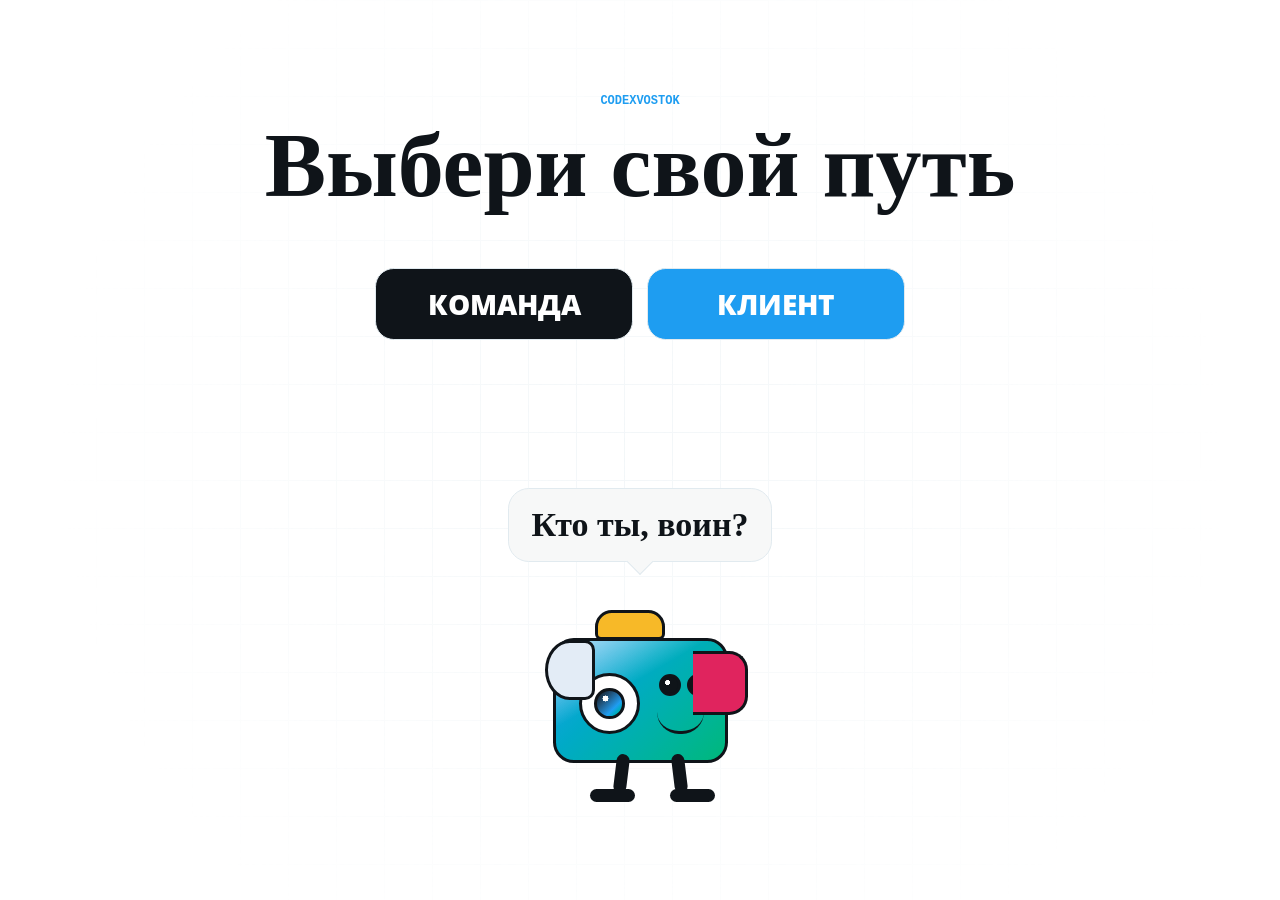
==== index.html @ 4d6943ad "Add static GitHub Pages entry page" ====
<!doctype html>
<html lang="ru">
  <head>
    <meta charset="utf-8">
    <meta name="viewport" content="width=device-width, initial-scale=1">
    <meta name="description" content="Вход в CodexVostok для команды и клиентов.">
    <title>CodexVostok</title>
    <link rel="preconnect" href="https://fonts.googleapis.com">
    <link rel="preconnect" href="https://fonts.gstatic.com" crossorigin>
    <link href="https://fonts.googleapis.com/css2?family=Open+Sans:wght@400;600;700;800&display=swap" rel="stylesheet">
    <link rel="stylesheet" href="styles.css">
  </head>
  <body>
    <main class="entry" aria-labelledby="page-title">
      <section class="entry__panel">
        <p class="entry__eyebrow">CodexVostok</p>
        <h1 id="page-title">Выбери свой путь</h1>

        <div class="entry__actions" aria-label="Выбор типа входа">
          <button class="choice choice--team" type="button" data-open-modal="team">
            КОМАНДА
          </button>
          <button class="choice choice--client" type="button" data-open-modal="client">
            КЛИЕНТ
          </button>
        </div>
      </section>

      <section class="mascot-zone" aria-label="Маскот видеопродакшна">
        <div class="speech" id="mascot-question">Кто ты, воин?</div>

        <div class="camera-mascot" aria-hidden="true">
          <div class="camera-mascot__top"></div>
          <div class="camera-mascot__body">
            <div class="camera-mascot__lens">
              <span></span>
            </div>
            <div class="camera-mascot__eye camera-mascot__eye--left"></div>
            <div class="camera-mascot__eye camera-mascot__eye--right"></div>
            <div class="camera-mascot__smile"></div>
          </div>
          <div class="camera-mascot__handle"></div>
          <div class="camera-mascot__viewfinder"></div>
          <div class="camera-mascot__leg camera-mascot__leg--left"></div>
          <div class="camera-mascot__leg camera-mascot__leg--right"></div>
          <div class="camera-mascot__foot camera-mascot__foot--left"></div>
          <div class="camera-mascot__foot camera-mascot__foot--right"></div>
        </div>
      </section>
    </main>

    <dialog class="modal" id="client-modal" aria-labelledby="client-title">
      <form class="modal__box" method="dialog" data-form="client">
        <button class="modal__close" type="button" aria-label="Закрыть окно" data-close-modal>
          ×
        </button>
        <p class="modal__eyebrow">Клиентский вход</p>
        <h2 id="client-title">Введите ключ доступа</h2>
        <label class="field">
          <span>Ключ доступа</span>
          <input name="accessKey" type="text" autocomplete="one-time-code" placeholder="Например: VOSTOK-2026">
        </label>
        <button class="modal__submit" type="submit">Продолжить</button>
        <p class="modal__message" role="status" aria-live="polite"></p>
      </form>
    </dialog>

    <dialog class="modal" id="team-modal" aria-labelledby="team-title">
      <form class="modal__box" method="dialog" data-form="team">
        <button class="modal__close" type="button" aria-label="Закрыть окно" data-close-modal>
          ×
        </button>
        <p class="modal__eyebrow">Вход команды</p>
        <h2 id="team-title">Логин и пароль</h2>
        <label class="field">
          <span>Логин</span>
          <input name="login" type="text" autocomplete="username" placeholder="your.name">
        </label>
        <label class="field">
          <span>Пароль</span>
          <input name="password" type="password" autocomplete="current-password" placeholder="••••••••">
        </label>
        <button class="modal__submit" type="submit">Войти</button>
        <p class="modal__message" role="status" aria-live="polite"></p>
      </form>
    </dialog>

    <script src="script.js"></script>
  </body>
</html>
---- styles.css ----
:root {
  --background: oklch(1.0000 0 0);
  --foreground: oklch(0.1884 0.0128 248.5103);
  --card: oklch(0.9784 0.0011 197.1387);
  --card-foreground: oklch(0.1884 0.0128 248.5103);
  --popover: oklch(1.0000 0 0);
  --popover-foreground: oklch(0.1884 0.0128 248.5103);
  --primary: oklch(0.6723 0.1606 244.9955);
  --primary-foreground: oklch(1.0000 0 0);
  --secondary: oklch(0.1884 0.0128 248.5103);
  --secondary-foreground: oklch(1.0000 0 0);
  --muted: oklch(0.9222 0.0013 286.3737);
  --muted-foreground: oklch(0.1884 0.0128 248.5103);
  --accent: oklch(0.9392 0.0166 250.8453);
  --accent-foreground: oklch(0.6723 0.1606 244.9955);
  --destructive: oklch(0.6188 0.2376 25.7658);
  --destructive-foreground: oklch(1.0000 0 0);
  --border: oklch(0.9317 0.0118 231.6594);
  --input: oklch(0.9809 0.0025 228.7836);
  --ring: oklch(0.6818 0.1584 243.3540);
  --chart-2: oklch(0.6907 0.1554 160.3454);
  --chart-3: oklch(0.8214 0.1600 82.5337);
  --chart-5: oklch(0.5919 0.2186 10.5826);
  --font-sans: "Open Sans", ui-sans-serif, system-ui, -apple-system, BlinkMacSystemFont, "Segoe UI", sans-serif;
  --font-serif: Georgia, serif;
  --font-mono: Menlo, Monaco, Consolas, "Liberation Mono", monospace;
  --radius: 1.3rem;
  --radius-sm: calc(var(--radius) - 4px);
  --radius-md: calc(var(--radius) - 2px);
  --radius-lg: var(--radius);
  --radius-xl: calc(var(--radius) + 4px);
  --shadow-color: rgba(29, 161, 242, 0.15);
  --shadow-sm: 0 2px 0 0 hsl(202.8169 89.1213% 53.1373% / 0);
  --shadow-md: 0 2px 0 0 hsl(202.8169 89.1213% 53.1373% / 0);
  --shadow-lg: 0 2px 0 0 hsl(202.8169 89.1213% 53.1373% / 0);
  --tracking-normal: 0;
  color-scheme: light;
  font-family: var(--font-sans);
}

.dark {
  --background: oklch(0 0 0);
  --foreground: oklch(0.9328 0.0025 228.7857);
  --card: oklch(0.2097 0.0080 274.5332);
  --card-foreground: oklch(0.8853 0 0);
  --popover: oklch(0 0 0);
  --popover-foreground: oklch(0.9328 0.0025 228.7857);
  --primary: oklch(0.6692 0.1607 245.0110);
  --primary-foreground: oklch(1.0000 0 0);
  --secondary: oklch(0.9622 0.0035 219.5331);
  --secondary-foreground: oklch(0.1884 0.0128 248.5103);
  --muted: oklch(0.2090 0 0);
  --muted-foreground: oklch(0.5637 0.0078 247.9662);
  --accent: oklch(0.1928 0.0331 242.5459);
  --accent-foreground: oklch(0.6692 0.1607 245.0110);
  --destructive: oklch(0.6188 0.2376 25.7658);
  --destructive-foreground: oklch(1.0000 0 0);
  --border: oklch(0.2674 0.0047 248.0045);
  --input: oklch(0.3020 0.0288 244.8244);
  --ring: oklch(0.6818 0.1584 243.3540);
  --chart-2: oklch(0.6907 0.1554 160.3454);
  --chart-3: oklch(0.8214 0.1600 82.5337);
  --chart-5: oklch(0.5919 0.2186 10.5826);
  --shadow-color: rgba(29, 161, 242, 0.25);
  color-scheme: dark;
}

* {
  box-sizing: border-box;
}

html {
  min-height: 100%;
}

body {
  min-height: 100vh;
  margin: 0;
  background: var(--background);
  color: var(--foreground);
  font-family: var(--font-sans);
  letter-spacing: var(--tracking-normal);
}

button,
input {
  font: inherit;
}

button {
  cursor: pointer;
}

.entry {
  display: grid;
  min-height: 100vh;
  align-items: center;
  justify-items: center;
  padding: clamp(20px, 4vw, 56px);
}

.entry::before {
  position: fixed;
  inset: 0;
  z-index: -1;
  background:
    linear-gradient(var(--border) 1px, transparent 1px),
    linear-gradient(90deg, var(--border) 1px, transparent 1px);
  background-size: 48px 48px;
  content: "";
  opacity: 0.42;
  mask-image: radial-gradient(circle at center, black, transparent 76%);
}

.entry__panel {
  width: min(100%, 880px);
  text-align: center;
}

.entry__eyebrow,
.modal__eyebrow {
  margin: 0 0 12px;
  color: var(--accent-foreground);
  font-family: var(--font-mono);
  font-size: 12px;
  font-weight: 700;
  letter-spacing: 0;
  text-transform: uppercase;
}

h1 {
  max-width: 780px;
  margin: 0 auto;
  color: var(--foreground);
  font-family: var(--font-serif);
  font-size: clamp(42px, 8vw, 92px);
  font-weight: 700;
  line-height: 0.98;
  letter-spacing: 0;
}

.entry__actions {
  display: grid;
  grid-template-columns: repeat(2, minmax(0, 258px));
  justify-content: center;
  gap: 14px;
  margin-top: clamp(34px, 6vw, 58px);
}

.choice {
  min-height: 72px;
  border: 1px solid var(--border);
  border-radius: var(--radius-md);
  color: var(--primary-foreground);
  font-size: clamp(18px, 2.6vw, 28px);
  font-weight: 800;
  letter-spacing: 0;
  box-shadow: var(--shadow-md);
  transform: translateY(0);
  transition:
    border-color 160ms ease,
    background 160ms ease,
    color 160ms ease,
    transform 160ms ease;
}

.choice:hover {
  border-color: var(--ring);
  transform: translateY(-2px);
}

.choice:active {
  transform: translateY(0);
}

.choice:focus-visible,
.modal__close:focus-visible,
.modal__submit:focus-visible,
input:focus-visible {
  outline: 3px solid var(--ring);
  outline-offset: 3px;
}

.choice--team {
  background: var(--secondary);
}

.choice--team:hover {
  background: oklch(0.2360 0.0200 248.5103);
}

.choice--client {
  background: var(--primary);
}

.choice--client:hover {
  background: oklch(0.6210 0.1710 244.9955);
}

.mascot-zone {
  display: grid;
  justify-items: center;
  margin-top: clamp(38px, 7vh, 76px);
}

.speech {
  position: relative;
  max-width: min(88vw, 360px);
  padding: 17px 22px;
  border: 1px solid var(--border);
  border-radius: var(--radius-lg);
  background: var(--card);
  box-shadow: var(--shadow-sm);
  color: var(--card-foreground);
  font-family: var(--font-serif);
  font-size: clamp(22px, 4.8vw, 34px);
  font-weight: 700;
  letter-spacing: 0;
}

.speech::after {
  position: absolute;
  bottom: -10px;
  left: 50%;
  width: 18px;
  height: 18px;
  border-right: 1px solid var(--border);
  border-bottom: 1px solid var(--border);
  background: var(--card);
  content: "";
  transform: translateX(-50%) rotate(45deg);
}

.camera-mascot {
  position: relative;
  width: min(58vw, 250px);
  height: min(51vw, 216px);
  margin-top: 28px;
  animation: floaty 4s ease-in-out infinite;
}

.camera-mascot__body {
  position: absolute;
  right: 15%;
  bottom: 20%;
  width: 70%;
  height: 58%;
  border: 3px solid var(--foreground);
  border-radius: var(--radius-lg);
  background:
    linear-gradient(150deg, rgba(255, 255, 255, 0.72), transparent 40%),
    linear-gradient(135deg, var(--primary), var(--chart-2));
}

.camera-mascot__top {
  position: absolute;
  right: 40%;
  bottom: 77%;
  width: 28%;
  height: 14%;
  border: 3px solid var(--foreground);
  border-radius: var(--radius-sm) var(--radius-sm) 6px 6px;
  background: var(--chart-3);
}

.camera-mascot__handle {
  position: absolute;
  right: 7%;
  bottom: 42%;
  width: 22%;
  height: 30%;
  border: 3px solid var(--foreground);
  border-left: 0;
  border-radius: 0 var(--radius-md) var(--radius-md) 0;
  background: var(--chart-5);
}

.camera-mascot__viewfinder {
  position: absolute;
  right: 68%;
  bottom: 49%;
  width: 20%;
  height: 28%;
  border: 3px solid var(--foreground);
  border-radius: 50% 10px 10px 50%;
  background: var(--accent);
}

.camera-mascot__lens {
  position: absolute;
  left: 14%;
  top: 27%;
  display: grid;
  width: 36%;
  aspect-ratio: 1;
  place-items: center;
  border: 3px solid var(--foreground);
  border-radius: 50%;
  background: var(--popover);
}

.camera-mascot__lens span {
  width: 56%;
  aspect-ratio: 1;
  border: 3px solid var(--foreground);
  border-radius: 50%;
  background:
    radial-gradient(circle at 34% 30%, var(--primary-foreground) 0 12%, transparent 13%),
    linear-gradient(135deg, var(--secondary), var(--primary) 68%, var(--chart-2));
}

.camera-mascot__eye {
  position: absolute;
  top: 28%;
  width: 13%;
  aspect-ratio: 1;
  border: 3px solid var(--foreground);
  border-radius: 50%;
  background:
    radial-gradient(circle at 35% 35%, var(--primary-foreground) 0 16%, transparent 17%),
    var(--foreground);
  animation: blink 4.4s infinite;
}

.camera-mascot__eye--left {
  right: 26%;
}

.camera-mascot__eye--right {
  right: 9%;
}

.camera-mascot__smile {
  position: absolute;
  right: 12%;
  bottom: 22%;
  width: 28%;
  height: 18%;
  border-bottom: 3px solid var(--foreground);
  border-radius: 0 0 40px 40px;
}

.camera-mascot__leg,
.camera-mascot__foot {
  position: absolute;
  background: var(--foreground);
}

.camera-mascot__leg {
  bottom: 6%;
  width: 5%;
  height: 18%;
  border-radius: 999px;
}

.camera-mascot__leg--left {
  left: 40%;
  transform: rotate(7deg);
}

.camera-mascot__leg--right {
  right: 32%;
  transform: rotate(-7deg);
}

.camera-mascot__foot {
  bottom: 2%;
  width: 18%;
  height: 6%;
  border-radius: 999px;
}

.camera-mascot__foot--left {
  left: 30%;
}

.camera-mascot__foot--right {
  right: 20%;
}

.modal {
  width: min(92vw, 430px);
  padding: 0;
  border: 0;
  border-radius: var(--radius-lg);
  background: transparent;
}

.modal::backdrop {
  background: rgba(13, 18, 24, 0.48);
  backdrop-filter: blur(8px);
}

.modal__box {
  position: relative;
  display: grid;
  gap: 16px;
  padding: 28px;
  border: 1px solid var(--border);
  border-radius: var(--radius-lg);
  background: var(--popover);
  box-shadow: 0 24px 70px rgba(15, 23, 42, 0.18);
  color: var(--popover-foreground);
}

.modal__box h2 {
  margin: 0 34px 4px 0;
  font-family: var(--font-serif);
  font-size: 29px;
  font-weight: 700;
  line-height: 1.1;
  letter-spacing: 0;
}

.modal__close {
  position: absolute;
  top: 14px;
  right: 14px;
  display: grid;
  width: 38px;
  height: 38px;
  place-items: center;
  border: 1px solid var(--border);
  border-radius: var(--radius-sm);
  background: var(--card);
  color: var(--foreground);
  font-size: 28px;
  line-height: 1;
}

.field {
  display: grid;
  gap: 8px;
  color: var(--muted-foreground);
  font-size: 14px;
  font-weight: 700;
}

.field input {
  width: 100%;
  min-height: 52px;
  border: 1px solid var(--border);
  border-radius: var(--radius-sm);
  background: var(--input);
  color: var(--foreground);
  padding: 0 14px;
}

.field input::placeholder {
  color: color-mix(in oklch, var(--foreground) 42%, transparent);
}

.modal__submit {
  min-height: 52px;
  border: 0;
  border-radius: var(--radius-sm);
  background: var(--primary);
  color: var(--primary-foreground);
  font-weight: 800;
}

.modal__submit:hover {
  background: oklch(0.6210 0.1710 244.9955);
}

.modal__message {
  min-height: 20px;
  margin: 0;
  color: var(--accent-foreground);
  font-family: var(--font-mono);
  font-size: 13px;
  font-weight: 700;
}

@keyframes floaty {
  0%,
  100% {
    transform: translateY(0) rotate(-1deg);
  }

  50% {
    transform: translateY(-8px) rotate(1deg);
  }
}

@keyframes blink {
  0%,
  92%,
  100% {
    transform: scaleY(1);
  }

  95% {
    transform: scaleY(0.1);
  }
}

@media (max-width: 640px) {
  .entry {
    align-content: center;
    padding: 22px 16px;
  }

  .entry__actions {
    grid-template-columns: minmax(0, 1fr);
    width: min(100%, 360px);
  }

  .choice {
    min-height: 66px;
  }

  .modal__box {
    padding: 24px 20px;
  }
}

@media (prefers-reduced-motion: reduce) {
  *,
  *::before,
  *::after {
    scroll-behavior: auto !important;
    transition-duration: 0.01ms !important;
    animation-duration: 0.01ms !important;
    animation-iteration-count: 1 !important;
  }
}
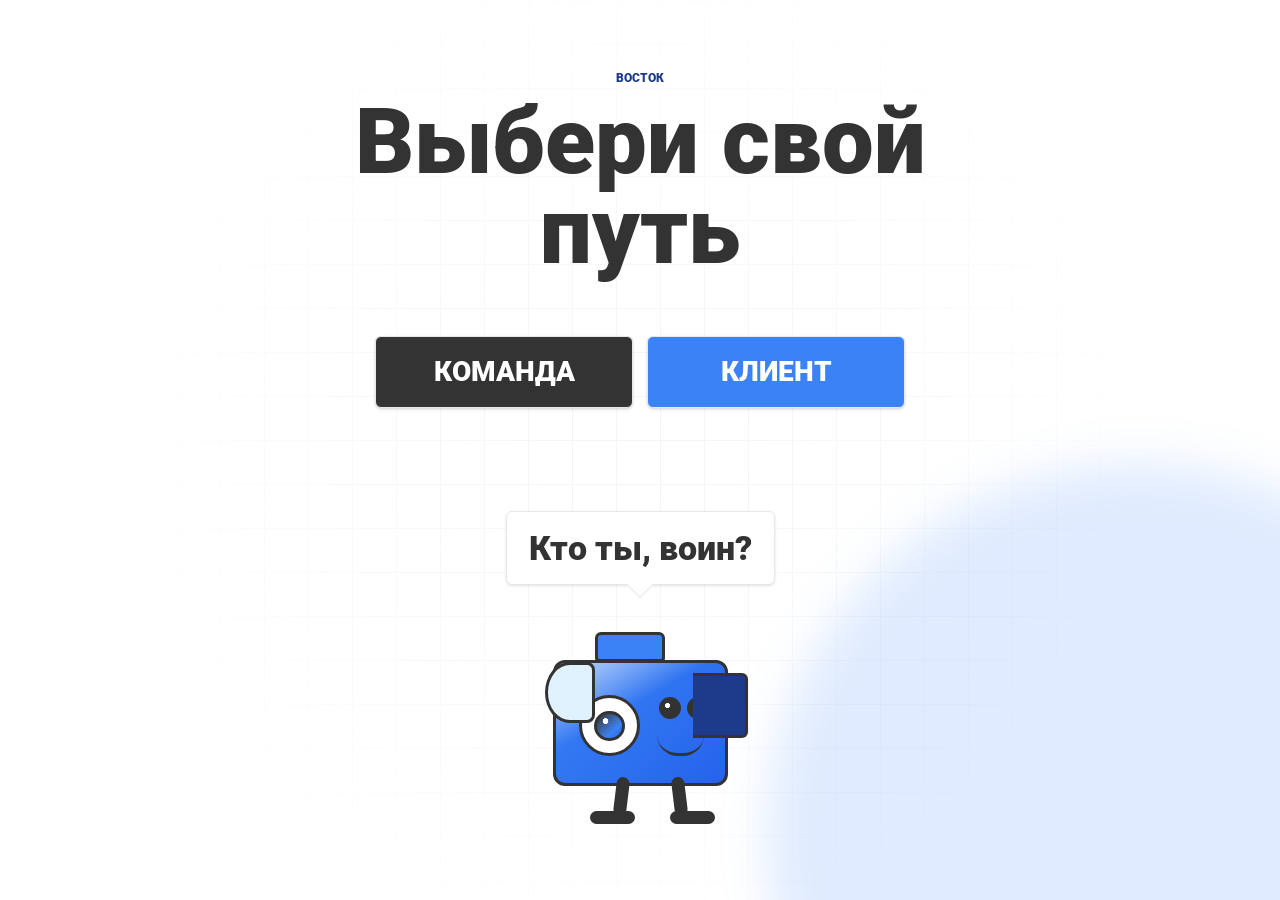
==== commit 7762757a: "Add Vostok CRM prototype page" ====
--- a/index.html
+++ b/index.html
@@ -3,23 +3,23 @@
   <head>
     <meta charset="utf-8">
     <meta name="viewport" content="width=device-width, initial-scale=1">
-    <meta name="description" content="Вход в CodexVostok для команды и клиентов.">
-    <title>CodexVostok</title>
+    <meta name="description" content="Вход в ВОСТОК для команды и клиентов.">
+    <title>ВОСТОК</title>
     <link rel="preconnect" href="https://fonts.googleapis.com">
     <link rel="preconnect" href="https://fonts.gstatic.com" crossorigin>
-    <link href="https://fonts.googleapis.com/css2?family=Open+Sans:wght@400;600;700;800&display=swap" rel="stylesheet">
+    <link href="https://fonts.googleapis.com/css2?family=Roboto:wght@400;500;700;900&display=swap" rel="stylesheet">
     <link rel="stylesheet" href="styles.css">
   </head>
   <body>
     <main class="entry" aria-labelledby="page-title">
       <section class="entry__panel">
-        <p class="entry__eyebrow">CodexVostok</p>
+        <p class="entry__eyebrow">ВОСТОК</p>
         <h1 id="page-title">Выбери свой путь</h1>
 
         <div class="entry__actions" aria-label="Выбор типа входа">
-          <button class="choice choice--team" type="button" data-open-modal="team">
+          <a class="choice choice--team" href="crm.html">
             КОМАНДА
-          </button>
+          </a>
           <button class="choice choice--client" type="button" data-open-modal="client">
             КЛИЕНТ
           </button>
@@ -65,26 +65,6 @@
       </form>
     </dialog>
 
-    <dialog class="modal" id="team-modal" aria-labelledby="team-title">
-      <form class="modal__box" method="dialog" data-form="team">
-        <button class="modal__close" type="button" aria-label="Закрыть окно" data-close-modal>
-          ×
-        </button>
-        <p class="modal__eyebrow">Вход команды</p>
-        <h2 id="team-title">Логин и пароль</h2>
-        <label class="field">
-          <span>Логин</span>
-          <input name="login" type="text" autocomplete="username" placeholder="your.name">
-        </label>
-        <label class="field">
-          <span>Пароль</span>
-          <input name="password" type="password" autocomplete="current-password" placeholder="••••••••">
-        </label>
-        <button class="modal__submit" type="submit">Войти</button>
-        <p class="modal__message" role="status" aria-live="polite"></p>
-      </form>
-    </dialog>
-
     <script src="script.js"></script>
   </body>
 </html>
--- a/styles.css
+++ b/styles.css
@@ -1,67 +1,70 @@
 :root {
   --background: oklch(1.0000 0 0);
-  --foreground: oklch(0.1884 0.0128 248.5103);
-  --card: oklch(0.9784 0.0011 197.1387);
-  --card-foreground: oklch(0.1884 0.0128 248.5103);
+  --foreground: oklch(0.3211 0 0);
+  --card: oklch(1.0000 0 0);
+  --card-foreground: oklch(0.3211 0 0);
   --popover: oklch(1.0000 0 0);
-  --popover-foreground: oklch(0.1884 0.0128 248.5103);
-  --primary: oklch(0.6723 0.1606 244.9955);
+  --popover-foreground: oklch(0.3211 0 0);
+  --primary: oklch(0.6231 0.1880 259.8145);
   --primary-foreground: oklch(1.0000 0 0);
-  --secondary: oklch(0.1884 0.0128 248.5103);
-  --secondary-foreground: oklch(1.0000 0 0);
-  --muted: oklch(0.9222 0.0013 286.3737);
-  --muted-foreground: oklch(0.1884 0.0128 248.5103);
-  --accent: oklch(0.9392 0.0166 250.8453);
-  --accent-foreground: oklch(0.6723 0.1606 244.9955);
-  --destructive: oklch(0.6188 0.2376 25.7658);
+  --secondary: oklch(0.9670 0.0029 264.5419);
+  --secondary-foreground: oklch(0.4461 0.0263 256.8018);
+  --muted: oklch(0.9846 0.0017 247.8389);
+  --muted-foreground: oklch(0.5510 0.0234 264.3637);
+  --accent: oklch(0.9514 0.0250 236.8242);
+  --accent-foreground: oklch(0.3791 0.1378 265.5222);
+  --destructive: oklch(0.6368 0.2078 25.3313);
   --destructive-foreground: oklch(1.0000 0 0);
-  --border: oklch(0.9317 0.0118 231.6594);
-  --input: oklch(0.9809 0.0025 228.7836);
-  --ring: oklch(0.6818 0.1584 243.3540);
-  --chart-2: oklch(0.6907 0.1554 160.3454);
-  --chart-3: oklch(0.8214 0.1600 82.5337);
-  --chart-5: oklch(0.5919 0.2186 10.5826);
-  --font-sans: "Open Sans", ui-sans-serif, system-ui, -apple-system, BlinkMacSystemFont, "Segoe UI", sans-serif;
-  --font-serif: Georgia, serif;
-  --font-mono: Menlo, Monaco, Consolas, "Liberation Mono", monospace;
-  --radius: 1.3rem;
-  --radius-sm: calc(var(--radius) - 4px);
-  --radius-md: calc(var(--radius) - 2px);
-  --radius-lg: var(--radius);
-  --radius-xl: calc(var(--radius) + 4px);
-  --shadow-color: rgba(29, 161, 242, 0.15);
-  --shadow-sm: 0 2px 0 0 hsl(202.8169 89.1213% 53.1373% / 0);
-  --shadow-md: 0 2px 0 0 hsl(202.8169 89.1213% 53.1373% / 0);
-  --shadow-lg: 0 2px 0 0 hsl(202.8169 89.1213% 53.1373% / 0);
+  --border: oklch(0.9276 0.0058 264.5313);
+  --input: oklch(0.9276 0.0058 264.5313);
+  --ring: oklch(0.6231 0.1880 259.8145);
+  --chart-1: oklch(0.6231 0.1880 259.8145);
+  --chart-2: oklch(0.5461 0.2152 262.8809);
+  --chart-3: oklch(0.4882 0.2172 264.3763);
+  --chart-4: oklch(0.4244 0.1809 265.6377);
+  --chart-5: oklch(0.3791 0.1378 265.5222);
+  --sidebar: oklch(0.9846 0.0017 247.8389);
+  --sidebar-foreground: oklch(0.3211 0 0);
+  --sidebar-primary: oklch(0.6231 0.1880 259.8145);
+  --sidebar-primary-foreground: oklch(1.0000 0 0);
+  --sidebar-accent: oklch(0.9514 0.0250 236.8242);
+  --sidebar-accent-foreground: oklch(0.3791 0.1378 265.5222);
+  --sidebar-border: oklch(0.9276 0.0058 264.5313);
+  --sidebar-ring: oklch(0.6231 0.1880 259.8145);
+  --font-sans: Roboto, ui-sans-serif, sans-serif, system-ui;
+  --font-serif: Roboto, ui-sans-serif, sans-serif, system-ui;
+  --font-mono: Roboto, ui-sans-serif, sans-serif, system-ui;
+  --radius: 0.375rem;
+  --shadow-2xs: 0 1px 3px 0 hsl(0 0% 0% / 0.05);
+  --shadow-xs: 0 1px 3px 0 hsl(0 0% 0% / 0.05);
+  --shadow-sm: 0 1px 3px 0 hsl(0 0% 0% / 0.10), 0 1px 2px -1px hsl(0 0% 0% / 0.10);
+  --shadow: 0 1px 3px 0 hsl(0 0% 0% / 0.10), 0 1px 2px -1px hsl(0 0% 0% / 0.10);
+  --shadow-md: 0 1px 3px 0 hsl(0 0% 0% / 0.10), 0 2px 4px -1px hsl(0 0% 0% / 0.10);
+  --shadow-lg: 0 1px 3px 0 hsl(0 0% 0% / 0.10), 0 4px 6px -1px hsl(0 0% 0% / 0.10);
+  --shadow-xl: 0 1px 3px 0 hsl(0 0% 0% / 0.10), 0 8px 10px -1px hsl(0 0% 0% / 0.10);
   --tracking-normal: 0;
   color-scheme: light;
   font-family: var(--font-sans);
 }
 
 .dark {
-  --background: oklch(0 0 0);
-  --foreground: oklch(0.9328 0.0025 228.7857);
-  --card: oklch(0.2097 0.0080 274.5332);
-  --card-foreground: oklch(0.8853 0 0);
-  --popover: oklch(0 0 0);
-  --popover-foreground: oklch(0.9328 0.0025 228.7857);
-  --primary: oklch(0.6692 0.1607 245.0110);
-  --primary-foreground: oklch(1.0000 0 0);
-  --secondary: oklch(0.9622 0.0035 219.5331);
-  --secondary-foreground: oklch(0.1884 0.0128 248.5103);
-  --muted: oklch(0.2090 0 0);
-  --muted-foreground: oklch(0.5637 0.0078 247.9662);
-  --accent: oklch(0.1928 0.0331 242.5459);
-  --accent-foreground: oklch(0.6692 0.1607 245.0110);
-  --destructive: oklch(0.6188 0.2376 25.7658);
-  --destructive-foreground: oklch(1.0000 0 0);
-  --border: oklch(0.2674 0.0047 248.0045);
-  --input: oklch(0.3020 0.0288 244.8244);
-  --ring: oklch(0.6818 0.1584 243.3540);
-  --chart-2: oklch(0.6907 0.1554 160.3454);
-  --chart-3: oklch(0.8214 0.1600 82.5337);
-  --chart-5: oklch(0.5919 0.2186 10.5826);
-  --shadow-color: rgba(29, 161, 242, 0.25);
+  --background: oklch(0.2046 0 0);
+  --foreground: oklch(0.9219 0 0);
+  --card: oklch(0.2686 0 0);
+  --card-foreground: oklch(0.9219 0 0);
+  --popover: oklch(0.2686 0 0);
+  --popover-foreground: oklch(0.9219 0 0);
+  --secondary: oklch(0.2686 0 0);
+  --secondary-foreground: oklch(0.9219 0 0);
+  --muted: oklch(0.2393 0 0);
+  --muted-foreground: oklch(0.7155 0 0);
+  --accent: oklch(0.3791 0.1378 265.5222);
+  --accent-foreground: oklch(0.8823 0.0571 254.1284);
+  --border: oklch(0.3715 0 0);
+  --input: oklch(0.3715 0 0);
+  --sidebar: oklch(0.2046 0 0);
+  --sidebar-foreground: oklch(0.9219 0 0);
+  --sidebar-border: oklch(0.3715 0 0);
   color-scheme: dark;
 }
 
@@ -83,7 +86,8 @@
 }
 
 button,
-input {
+input,
+a {
   font: inherit;
 }
 
@@ -91,11 +95,18 @@
   cursor: pointer;
 }
 
+a {
+  color: inherit;
+  text-decoration: none;
+}
+
 .entry {
+  position: relative;
   display: grid;
   min-height: 100vh;
   align-items: center;
   justify-items: center;
+  overflow: hidden;
   padding: clamp(20px, 4vw, 56px);
 }
 
@@ -106,10 +117,22 @@
   background:
     linear-gradient(var(--border) 1px, transparent 1px),
     linear-gradient(90deg, var(--border) 1px, transparent 1px);
-  background-size: 48px 48px;
+  background-size: 44px 44px;
   content: "";
-  opacity: 0.42;
-  mask-image: radial-gradient(circle at center, black, transparent 76%);
+  opacity: 0.48;
+  mask-image: radial-gradient(circle at center, black, transparent 72%);
+}
+
+.entry::after {
+  position: fixed;
+  inset: auto -18vw -24vw auto;
+  z-index: -1;
+  width: 58vw;
+  aspect-ratio: 1;
+  border-radius: 999px;
+  background: color-mix(in oklch, var(--primary) 16%, transparent);
+  content: "";
+  filter: blur(24px);
 }
 
 .entry__panel {
@@ -118,23 +141,33 @@
 }
 
 .entry__eyebrow,
-.modal__eyebrow {
-  margin: 0 0 12px;
+.modal__eyebrow,
+.crm-kicker {
+  margin: 0;
   color: var(--accent-foreground);
-  font-family: var(--font-mono);
   font-size: 12px;
-  font-weight: 700;
+  font-weight: 900;
   letter-spacing: 0;
   text-transform: uppercase;
 }
 
-h1 {
+.entry__eyebrow {
+  margin-bottom: 12px;
+}
+
+h1,
+h2,
+h3,
+p {
+  margin-top: 0;
+}
+
+.entry h1 {
   max-width: 780px;
   margin: 0 auto;
   color: var(--foreground);
-  font-family: var(--font-serif);
   font-size: clamp(42px, 8vw, 92px);
-  font-weight: 700;
+  font-weight: 900;
   line-height: 0.98;
   letter-spacing: 0;
 }
@@ -148,12 +181,14 @@
 }
 
 .choice {
+  display: grid;
   min-height: 72px;
+  place-items: center;
   border: 1px solid var(--border);
-  border-radius: var(--radius-md);
+  border-radius: var(--radius);
   color: var(--primary-foreground);
   font-size: clamp(18px, 2.6vw, 28px);
-  font-weight: 800;
+  font-weight: 900;
   letter-spacing: 0;
   box-shadow: var(--shadow-md);
   transform: translateY(0);
@@ -176,17 +211,22 @@
 .choice:focus-visible,
 .modal__close:focus-visible,
 .modal__submit:focus-visible,
+.btn:focus-visible,
+.crm-nav__item:focus-visible,
+.segmented__item:focus-visible,
+.project-tabs__item:focus-visible,
+.project-card:focus-visible,
 input:focus-visible {
   outline: 3px solid var(--ring);
   outline-offset: 3px;
 }
 
 .choice--team {
-  background: var(--secondary);
+  background: var(--foreground);
 }
 
 .choice--team:hover {
-  background: oklch(0.2360 0.0200 248.5103);
+  background: oklch(0.2500 0 0);
 }
 
 .choice--client {
@@ -194,7 +234,7 @@
 }
 
 .choice--client:hover {
-  background: oklch(0.6210 0.1710 244.9955);
+  background: var(--chart-2);
 }
 
 .mascot-zone {
@@ -206,15 +246,14 @@
 .speech {
   position: relative;
   max-width: min(88vw, 360px);
-  padding: 17px 22px;
+  padding: 16px 22px;
   border: 1px solid var(--border);
-  border-radius: var(--radius-lg);
+  border-radius: var(--radius);
   background: var(--card);
   box-shadow: var(--shadow-sm);
   color: var(--card-foreground);
-  font-family: var(--font-serif);
   font-size: clamp(22px, 4.8vw, 34px);
-  font-weight: 700;
+  font-weight: 900;
   letter-spacing: 0;
 }
 
@@ -246,7 +285,7 @@
   width: 70%;
   height: 58%;
   border: 3px solid var(--foreground);
-  border-radius: var(--radius-lg);
+  border-radius: calc(var(--radius) * 2);
   background:
     linear-gradient(150deg, rgba(255, 255, 255, 0.72), transparent 40%),
     linear-gradient(135deg, var(--primary), var(--chart-2));
@@ -259,8 +298,8 @@
   width: 28%;
   height: 14%;
   border: 3px solid var(--foreground);
-  border-radius: var(--radius-sm) var(--radius-sm) 6px 6px;
-  background: var(--chart-3);
+  border-radius: var(--radius) var(--radius) 4px 4px;
+  background: var(--chart-1);
 }
 
 .camera-mascot__handle {
@@ -271,7 +310,7 @@
   height: 30%;
   border: 3px solid var(--foreground);
   border-left: 0;
-  border-radius: 0 var(--radius-md) var(--radius-md) 0;
+  border-radius: 0 var(--radius) var(--radius) 0;
   background: var(--chart-5);
 }
 
@@ -282,7 +321,7 @@
   width: 20%;
   height: 28%;
   border: 3px solid var(--foreground);
-  border-radius: 50% 10px 10px 50%;
+  border-radius: 50% 8px 8px 50%;
   background: var(--accent);
 }
 
@@ -306,7 +345,7 @@
   border-radius: 50%;
   background:
     radial-gradient(circle at 34% 30%, var(--primary-foreground) 0 12%, transparent 13%),
-    linear-gradient(135deg, var(--secondary), var(--primary) 68%, var(--chart-2));
+    linear-gradient(135deg, var(--foreground), var(--primary) 68%, var(--chart-2));
 }
 
 .camera-mascot__eye {
@@ -382,7 +421,7 @@
   width: min(92vw, 430px);
   padding: 0;
   border: 0;
-  border-radius: var(--radius-lg);
+  border-radius: var(--radius);
   background: transparent;
 }
 
@@ -397,17 +436,20 @@
   gap: 16px;
   padding: 28px;
   border: 1px solid var(--border);
-  border-radius: var(--radius-lg);
+  border-radius: var(--radius);
   background: var(--popover);
-  box-shadow: 0 24px 70px rgba(15, 23, 42, 0.18);
+  box-shadow: var(--shadow-xl);
   color: var(--popover-foreground);
+}
+
+.modal__eyebrow {
+  margin-bottom: -4px;
 }
 
 .modal__box h2 {
   margin: 0 34px 4px 0;
-  font-family: var(--font-serif);
   font-size: 29px;
-  font-weight: 700;
+  font-weight: 900;
   line-height: 1.1;
   letter-spacing: 0;
 }
@@ -421,7 +463,7 @@
   height: 38px;
   place-items: center;
   border: 1px solid var(--border);
-  border-radius: var(--radius-sm);
+  border-radius: var(--radius);
   background: var(--card);
   color: var(--foreground);
   font-size: 28px;
@@ -440,7 +482,7 @@
   width: 100%;
   min-height: 52px;
   border: 1px solid var(--border);
-  border-radius: var(--radius-sm);
+  border-radius: var(--radius);
   background: var(--input);
   color: var(--foreground);
   padding: 0 14px;
@@ -450,26 +492,731 @@
   color: color-mix(in oklch, var(--foreground) 42%, transparent);
 }
 
-.modal__submit {
-  min-height: 52px;
+.modal__submit,
+.btn {
+  min-height: 42px;
   border: 0;
-  border-radius: var(--radius-sm);
+  border-radius: var(--radius);
+  font-weight: 900;
+}
+
+.modal__submit,
+.btn--primary {
   background: var(--primary);
   color: var(--primary-foreground);
-  font-weight: 800;
-}
-
-.modal__submit:hover {
-  background: oklch(0.6210 0.1710 244.9955);
+}
+
+.modal__submit:hover,
+.btn--primary:hover {
+  background: var(--chart-2);
+}
+
+.btn--secondary {
+  border: 1px solid var(--border);
+  background: var(--secondary);
+  color: var(--secondary-foreground);
 }
 
 .modal__message {
   min-height: 20px;
   margin: 0;
   color: var(--accent-foreground);
-  font-family: var(--font-mono);
   font-size: 13px;
   font-weight: 700;
+}
+
+.crm-body {
+  min-height: 100vh;
+  background: var(--muted);
+}
+
+.crm-shell {
+  display: grid;
+  grid-template-columns: 256px minmax(0, 1fr);
+  min-height: 100vh;
+}
+
+.crm-sidebar {
+  position: sticky;
+  top: 0;
+  display: flex;
+  height: 100vh;
+  flex-direction: column;
+  border-right: 1px solid var(--sidebar-border);
+  background: var(--sidebar);
+  color: var(--sidebar-foreground);
+  padding: 20px 16px;
+}
+
+.crm-logo {
+  display: flex;
+  align-items: center;
+  gap: 10px;
+  min-height: 42px;
+  font-weight: 900;
+}
+
+.crm-logo__mark {
+  display: grid;
+  width: 32px;
+  height: 32px;
+  place-items: center;
+  border-radius: var(--radius);
+  background: var(--sidebar-primary);
+  color: var(--sidebar-primary-foreground);
+  font-size: 16px;
+}
+
+.crm-nav {
+  display: grid;
+  gap: 6px;
+  margin-top: 28px;
+}
+
+.crm-nav__item {
+  width: 100%;
+  min-height: 40px;
+  border: 0;
+  border-radius: var(--radius);
+  background: transparent;
+  color: var(--muted-foreground);
+  padding: 0 12px;
+  text-align: left;
+  font-weight: 700;
+}
+
+.crm-nav__item:hover,
+.crm-nav__item.is-active {
+  background: var(--sidebar-accent);
+  color: var(--sidebar-accent-foreground);
+}
+
+.crm-user {
+  display: flex;
+  align-items: center;
+  gap: 10px;
+  margin-top: auto;
+  border: 1px solid var(--border);
+  border-radius: var(--radius);
+  background: var(--card);
+  padding: 10px;
+}
+
+.crm-user__avatar {
+  display: grid;
+  width: 36px;
+  height: 36px;
+  flex: 0 0 auto;
+  place-items: center;
+  border-radius: var(--radius);
+  background: var(--foreground);
+  color: var(--background);
+  font-size: 12px;
+  font-weight: 900;
+}
+
+.crm-user strong,
+.crm-user span {
+  display: block;
+}
+
+.crm-user span {
+  color: var(--muted-foreground);
+  font-size: 12px;
+}
+
+.crm-main {
+  display: grid;
+  gap: 18px;
+  min-width: 0;
+  padding: 22px;
+}
+
+.crm-topbar {
+  display: flex;
+  align-items: center;
+  justify-content: space-between;
+  gap: 16px;
+  min-width: 0;
+}
+
+.crm-topbar h1 {
+  margin: 4px 0 0;
+  font-size: clamp(28px, 4vw, 44px);
+  line-height: 1;
+  letter-spacing: 0;
+}
+
+.crm-topbar__actions {
+  display: flex;
+  flex-wrap: wrap;
+  gap: 8px;
+  justify-content: flex-end;
+}
+
+.btn {
+  padding: 0 14px;
+}
+
+.crm-view {
+  display: none;
+}
+
+.crm-view.is-active {
+  display: block;
+}
+
+.metric-grid {
+  display: grid;
+  grid-template-columns: repeat(4, minmax(0, 1fr));
+  gap: 12px;
+}
+
+.metric-card,
+.work-section,
+.project-detail,
+.client-card,
+.empty-view,
+.calendar-strip article,
+.review-comments,
+.review-frame {
+  border: 1px solid var(--border);
+  border-radius: var(--radius);
+  background: var(--card);
+  color: var(--card-foreground);
+  box-shadow: var(--shadow-sm);
+}
+
+.metric-card {
+  display: grid;
+  gap: 8px;
+  min-height: 116px;
+  padding: 16px;
+}
+
+.metric-card span,
+.metric-card small {
+  color: var(--muted-foreground);
+  font-weight: 700;
+}
+
+.metric-card strong {
+  font-size: 38px;
+  line-height: 0.95;
+}
+
+.metric-card--primary {
+  background: var(--primary);
+  color: var(--primary-foreground);
+}
+
+.metric-card--primary span,
+.metric-card--primary small {
+  color: color-mix(in oklch, var(--primary-foreground) 78%, transparent);
+}
+
+.crm-dashboard {
+  display: grid;
+  grid-template-columns: minmax(0, 1fr) 320px;
+  gap: 12px;
+  margin-top: 12px;
+}
+
+.work-section {
+  min-width: 0;
+  padding: 14px;
+}
+
+.section-head {
+  display: flex;
+  align-items: center;
+  justify-content: space-between;
+  gap: 12px;
+  margin-bottom: 12px;
+}
+
+.section-head h2 {
+  margin: 4px 0 0;
+  font-size: 20px;
+  line-height: 1.1;
+}
+
+.section-head--compact {
+  margin-bottom: 10px;
+}
+
+.segmented {
+  display: inline-flex;
+  gap: 4px;
+  border: 1px solid var(--border);
+  border-radius: var(--radius);
+  background: var(--secondary);
+  padding: 3px;
+}
+
+.segmented__item {
+  min-height: 32px;
+  border: 0;
+  border-radius: calc(var(--radius) - 2px);
+  background: transparent;
+  color: var(--muted-foreground);
+  padding: 0 10px;
+  font-size: 13px;
+  font-weight: 900;
+}
+
+.segmented__item.is-active {
+  background: var(--card);
+  color: var(--foreground);
+  box-shadow: var(--shadow-2xs);
+}
+
+.project-board {
+  display: grid;
+  grid-template-columns: repeat(4, minmax(220px, 1fr));
+  gap: 10px;
+  overflow-x: auto;
+  padding-bottom: 2px;
+}
+
+.board-lane {
+  display: grid;
+  align-content: start;
+  gap: 8px;
+  min-height: 430px;
+  border: 1px solid var(--border);
+  border-radius: var(--radius);
+  background: var(--muted);
+  padding: 10px;
+}
+
+.board-lane h3 {
+  margin: 0;
+  color: var(--muted-foreground);
+  font-size: 13px;
+  font-weight: 900;
+}
+
+.project-card {
+  display: grid;
+  gap: 10px;
+  border: 1px solid var(--border);
+  border-radius: var(--radius);
+  background: var(--card);
+  padding: 12px;
+  text-align: left;
+  transition:
+    border-color 160ms ease,
+    box-shadow 160ms ease,
+    transform 160ms ease;
+}
+
+.project-card:hover,
+.project-card.is-selected {
+  border-color: var(--ring);
+  box-shadow: var(--shadow-md);
+  transform: translateY(-1px);
+}
+
+.project-card strong,
+.project-card span,
+.project-card small {
+  display: block;
+}
+
+.project-card span,
+.project-card small,
+.project-card p {
+  color: var(--muted-foreground);
+  font-size: 13px;
+}
+
+.project-card p {
+  margin: 0;
+  line-height: 1.4;
+}
+
+.status {
+  width: fit-content;
+  border-radius: 999px;
+  background: var(--accent);
+  color: var(--accent-foreground);
+  padding: 4px 8px;
+  font-size: 12px;
+  font-weight: 900;
+}
+
+.status--warning {
+  background: oklch(0.9680 0.0410 88.0000);
+  color: oklch(0.4400 0.1100 75.0000);
+}
+
+.status--danger {
+  background: color-mix(in oklch, var(--destructive) 13%, white);
+  color: var(--destructive);
+}
+
+.status--muted {
+  background: var(--secondary);
+  color: var(--secondary-foreground);
+}
+
+.project-table {
+  overflow: auto;
+  border: 1px solid var(--border);
+  border-radius: var(--radius);
+}
+
+.table-row {
+  display: grid;
+  grid-template-columns: 1.4fr 0.7fr 1fr 1fr 0.7fr;
+  min-width: 760px;
+  border-top: 1px solid var(--border);
+}
+
+.table-row:first-child {
+  border-top: 0;
+}
+
+.table-row span {
+  padding: 12px;
+  font-size: 13px;
+}
+
+.table-row--head {
+  background: var(--muted);
+  color: var(--muted-foreground);
+  font-weight: 900;
+}
+
+.right-rail {
+  display: grid;
+  align-content: start;
+  gap: 12px;
+}
+
+.risk-list,
+.load-list {
+  display: grid;
+  gap: 10px;
+  margin: 0;
+  padding: 0;
+  list-style: none;
+}
+
+.risk-list li {
+  display: grid;
+  gap: 4px;
+  border-top: 1px solid var(--border);
+  padding-top: 10px;
+}
+
+.risk-list li:first-child {
+  border-top: 0;
+  padding-top: 0;
+}
+
+.risk-list span,
+.load-list span {
+  color: var(--muted-foreground);
+  font-size: 13px;
+}
+
+.load-list div {
+  display: grid;
+  gap: 6px;
+}
+
+meter,
+progress {
+  width: 100%;
+  height: 8px;
+  overflow: hidden;
+  border: 0;
+  border-radius: 999px;
+  background: var(--secondary);
+}
+
+meter::-webkit-meter-bar {
+  border: 0;
+  border-radius: 999px;
+  background: var(--secondary);
+}
+
+meter::-webkit-meter-optimum-value,
+progress::-webkit-progress-value {
+  border-radius: 999px;
+  background: var(--primary);
+}
+
+progress::-webkit-progress-bar {
+  border-radius: 999px;
+  background: var(--secondary);
+}
+
+.project-detail {
+  display: grid;
+  grid-template-columns: minmax(0, 1fr) 180px 320px;
+  gap: 14px;
+  align-items: center;
+  margin-top: 12px;
+  padding: 16px;
+}
+
+.project-detail h2 {
+  margin: 4px 0;
+  font-size: 24px;
+}
+
+.project-detail__summary p:last-of-type {
+  margin-bottom: 0;
+  color: var(--muted-foreground);
+}
+
+.detail-meta {
+  display: flex;
+  flex-wrap: wrap;
+  gap: 6px;
+  margin-top: 12px;
+}
+
+.detail-meta span {
+  border-radius: 999px;
+  background: var(--secondary);
+  color: var(--secondary-foreground);
+  padding: 5px 8px;
+  font-size: 12px;
+  font-weight: 900;
+}
+
+.progress-block {
+  display: grid;
+  gap: 8px;
+}
+
+.progress-block span {
+  color: var(--muted-foreground);
+  font-size: 13px;
+  font-weight: 700;
+}
+
+.progress-block strong {
+  font-size: 30px;
+}
+
+.project-tabs {
+  display: flex;
+  flex-wrap: wrap;
+  gap: 6px;
+  justify-content: flex-end;
+}
+
+.project-tabs__item {
+  min-height: 34px;
+  border: 1px solid var(--border);
+  border-radius: var(--radius);
+  background: var(--card);
+  color: var(--muted-foreground);
+  padding: 0 10px;
+  font-size: 13px;
+  font-weight: 900;
+}
+
+.project-tabs__item.is-active {
+  border-color: var(--ring);
+  background: var(--accent);
+  color: var(--accent-foreground);
+}
+
+.empty-view,
+.client-grid,
+.calendar-strip,
+.review-layout {
+  margin-top: 12px;
+}
+
+.empty-view {
+  max-width: 720px;
+  padding: 22px;
+}
+
+.empty-view h2 {
+  margin: 4px 0 8px;
+  font-size: 30px;
+}
+
+.empty-view p {
+  margin-bottom: 0;
+  color: var(--muted-foreground);
+  line-height: 1.6;
+}
+
+.client-grid {
+  display: grid;
+  grid-template-columns: repeat(3, minmax(0, 1fr));
+  gap: 12px;
+}
+
+.client-card {
+  display: grid;
+  gap: 8px;
+  padding: 16px;
+}
+
+.client-card strong {
+  font-size: 22px;
+}
+
+.client-card span,
+.client-card p {
+  color: var(--muted-foreground);
+}
+
+.client-card p {
+  margin: 0;
+  line-height: 1.5;
+}
+
+.calendar-strip {
+  display: grid;
+  grid-template-columns: repeat(3, minmax(0, 1fr));
+  gap: 12px;
+}
+
+.calendar-strip article {
+  display: grid;
+  gap: 8px;
+  padding: 16px;
+}
+
+.calendar-strip span {
+  color: var(--accent-foreground);
+  font-weight: 900;
+}
+
+.calendar-strip p {
+  margin: 0;
+  color: var(--muted-foreground);
+}
+
+.review-layout {
+  display: grid;
+  grid-template-columns: minmax(0, 1.35fr) minmax(280px, 0.65fr);
+  gap: 12px;
+}
+
+.review-frame {
+  padding: 14px;
+}
+
+.review-frame__screen {
+  position: relative;
+  min-height: 420px;
+  overflow: hidden;
+  border-radius: var(--radius);
+  background:
+    linear-gradient(135deg, rgba(255, 255, 255, 0.18), transparent 34%),
+    linear-gradient(160deg, var(--chart-5), var(--chart-3) 52%, var(--primary));
+}
+
+.review-frame__screen::before {
+  position: absolute;
+  inset: 34px 10% auto;
+  height: 46%;
+  border: 1px solid rgba(255, 255, 255, 0.22);
+  border-radius: var(--radius);
+  background:
+    linear-gradient(90deg, transparent 0 12%, rgba(255, 255, 255, 0.13) 12% 13%, transparent 13%),
+    linear-gradient(180deg, rgba(255, 255, 255, 0.20), transparent);
+  content: "";
+}
+
+.review-frame__play {
+  position: absolute;
+  left: 50%;
+  top: 50%;
+  width: 64px;
+  height: 64px;
+  border-radius: 999px;
+  background: rgba(255, 255, 255, 0.92);
+  transform: translate(-50%, -50%);
+}
+
+.review-frame__play::after {
+  position: absolute;
+  left: 25px;
+  top: 20px;
+  width: 0;
+  height: 0;
+  border-bottom: 12px solid transparent;
+  border-left: 18px solid var(--primary);
+  border-top: 12px solid transparent;
+  content: "";
+}
+
+.review-frame__marker {
+  position: absolute;
+  width: 16px;
+  height: 16px;
+  border: 3px solid #fff;
+  border-radius: 999px;
+  background: var(--destructive);
+}
+
+.review-frame__marker--one {
+  right: 23%;
+  top: 32%;
+}
+
+.review-frame__marker--two {
+  left: 28%;
+  bottom: 29%;
+}
+
+.review-timeline {
+  height: 8px;
+  margin-top: 12px;
+  border-radius: 999px;
+  background: var(--secondary);
+}
+
+.review-timeline span {
+  display: block;
+  width: 63%;
+  height: 100%;
+  border-radius: inherit;
+  background: var(--primary);
+}
+
+.review-comments {
+  display: grid;
+  align-content: start;
+  gap: 10px;
+  padding: 16px;
+}
+
+.review-comments h2 {
+  margin: 4px 0 6px;
+}
+
+.review-comments article {
+  display: grid;
+  gap: 4px;
+  border-top: 1px solid var(--border);
+  padding-top: 10px;
+}
+
+.review-comments article:first-of-type {
+  border-top: 0;
+  padding-top: 0;
+}
+
+.review-comments strong {
+  color: var(--accent-foreground);
+}
+
+.review-comments span {
+  color: var(--muted-foreground);
 }
 
 @keyframes floaty {
@@ -495,6 +1242,70 @@
   }
 }
 
+@media (max-width: 1180px) {
+  .crm-shell {
+    grid-template-columns: 220px minmax(0, 1fr);
+  }
+
+  .metric-grid {
+    grid-template-columns: repeat(2, minmax(0, 1fr));
+  }
+
+  .crm-dashboard,
+  .review-layout {
+    grid-template-columns: 1fr;
+  }
+
+  .project-detail {
+    grid-template-columns: 1fr;
+  }
+
+  .project-tabs {
+    justify-content: flex-start;
+  }
+}
+
+@media (max-width: 820px) {
+  .crm-shell {
+    grid-template-columns: 1fr;
+  }
+
+  .crm-sidebar {
+    position: static;
+    height: auto;
+    border-bottom: 1px solid var(--border);
+    border-right: 0;
+  }
+
+  .crm-nav {
+    grid-auto-flow: column;
+    grid-auto-columns: max-content;
+    overflow-x: auto;
+  }
+
+  .crm-user {
+    display: none;
+  }
+
+  .crm-topbar {
+    align-items: flex-start;
+    flex-direction: column;
+  }
+
+  .crm-topbar__actions {
+    justify-content: flex-start;
+  }
+
+  .client-grid,
+  .calendar-strip {
+    grid-template-columns: 1fr;
+  }
+
+  .review-frame__screen {
+    min-height: 300px;
+  }
+}
+
 @media (max-width: 640px) {
   .entry {
     align-content: center;
@@ -512,6 +1323,19 @@
 
   .modal__box {
     padding: 24px 20px;
+  }
+
+  .crm-main {
+    padding: 16px;
+  }
+
+  .metric-grid {
+    grid-template-columns: 1fr;
+  }
+
+  .section-head {
+    align-items: flex-start;
+    flex-direction: column;
   }
 }
 
